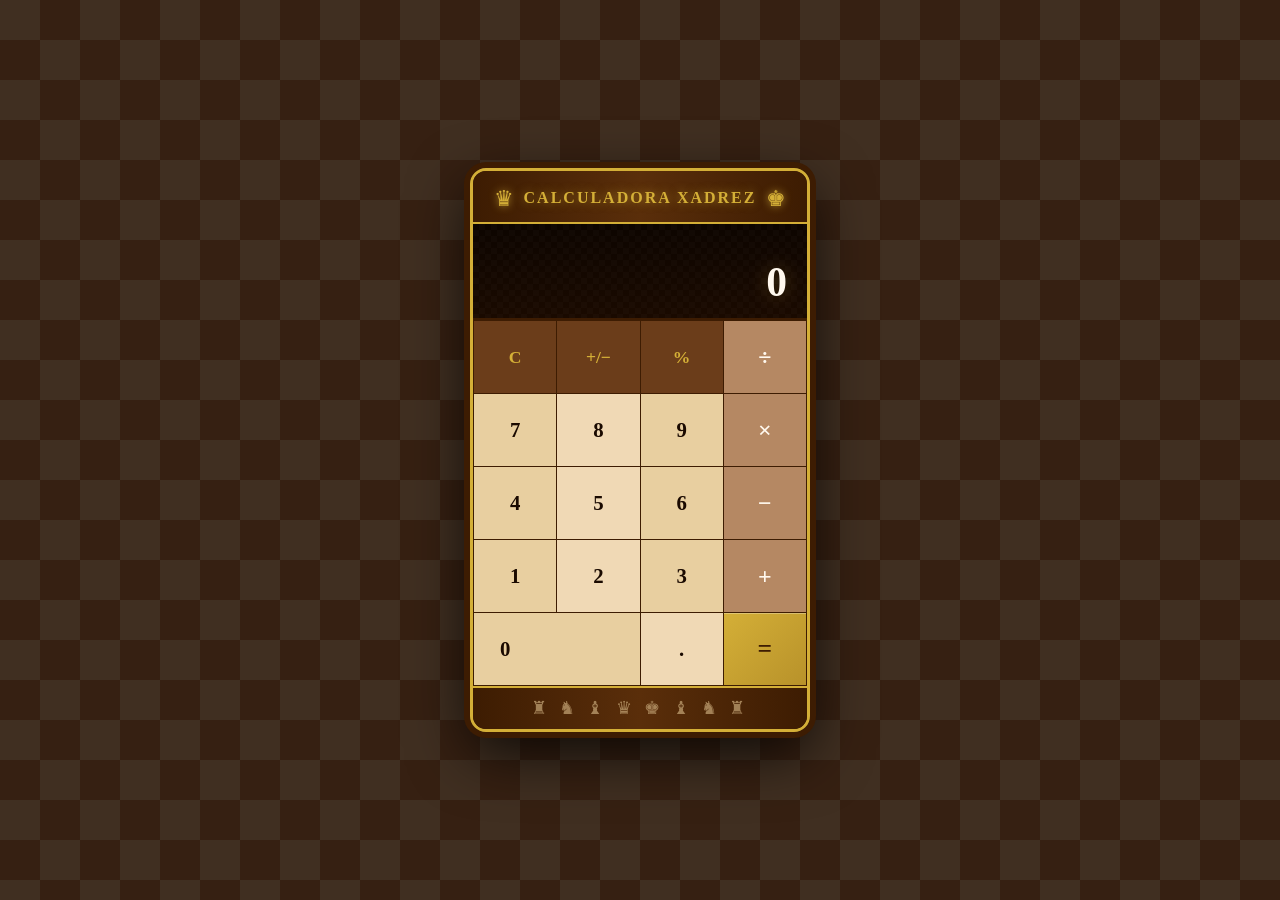
==== index.html @ d505418f "Add chess-themed calculator HTML/CSS/JS calculator with full chess aesthetic: wooden board backgroun" ====
<!DOCTYPE html>
<html lang="pt-BR">
<head>
  <meta charset="UTF-8" />
  <meta name="viewport" content="width=device-width, initial-scale=1.0" />
  <title>Calculadora Xadrez</title>
  <link rel="stylesheet" href="style.css" />
</head>
<body>
  <div class="board-bg"></div>

  <div class="calculator">
    <div class="calc-header">
      <span class="piece">♛</span>
      <h1>Calculadora Xadrez</h1>
      <span class="piece">♚</span>
    </div>

    <div class="display">
      <div class="expression" id="expression"></div>
      <div class="result" id="result">0</div>
    </div>

    <div class="buttons">
      <!-- Row 1 -->
      <button class="btn btn-special" data-action="clear">C</button>
      <button class="btn btn-special" data-action="toggle-sign">+/−</button>
      <button class="btn btn-special" data-action="percent">%</button>
      <button class="btn btn-operator" data-value="÷">÷</button>

      <!-- Row 2 -->
      <button class="btn btn-number" data-value="7">7</button>
      <button class="btn btn-number" data-value="8">8</button>
      <button class="btn btn-number" data-value="9">9</button>
      <button class="btn btn-operator" data-value="×">×</button>

      <!-- Row 3 -->
      <button class="btn btn-number" data-value="4">4</button>
      <button class="btn btn-number" data-value="5">5</button>
      <button class="btn btn-number" data-value="6">6</button>
      <button class="btn btn-operator" data-value="−">−</button>

      <!-- Row 4 -->
      <button class="btn btn-number" data-value="1">1</button>
      <button class="btn btn-number" data-value="2">2</button>
      <button class="btn btn-number" data-value="3">3</button>
      <button class="btn btn-operator" data-value="+">+</button>

      <!-- Row 5 -->
      <button class="btn btn-number btn-zero" data-value="0">0</button>
      <button class="btn btn-number" data-value=".">.</button>
      <button class="btn btn-equals" data-action="equals">=</button>
    </div>

    <div class="calc-footer">
      <span class="piece-row">♜ ♞ ♝ ♛ ♚ ♝ ♞ ♜</span>
    </div>
  </div>

  <script src="script.js"></script>
</body>
</html>
---- style.css ----
/* ── Reset & Base ── */
*, *::before, *::after {
  box-sizing: border-box;
  margin: 0;
  padding: 0;
}

:root {
  --white-sq: #f0d9b5;
  --black-sq: #b58863;
  --dark-wood: #3d1c02;
  --light-wood: #c8a97a;
  --accent: #d4af37;
  --text-dark: #1a0a00;
  --text-light: #fff8ee;
  --shadow: rgba(0, 0, 0, 0.5);
}

body {
  min-height: 100vh;
  display: flex;
  align-items: center;
  justify-content: center;
  font-family: 'Georgia', serif;
  overflow: hidden;
  background: #1a0a00;
}

/* ── Animated chessboard background ── */
.board-bg {
  position: fixed;
  inset: 0;
  z-index: 0;
  background-image:
    repeating-conic-gradient(var(--black-sq) 0% 25%, var(--white-sq) 0% 50%);
  background-size: 80px 80px;
  opacity: 0.18;
  animation: boardPulse 6s ease-in-out infinite;
}

@keyframes boardPulse {
  0%, 100% { opacity: 0.18; }
  50%       { opacity: 0.25; }
}

/* ── Calculator shell ── */
.calculator {
  position: relative;
  z-index: 1;
  width: 340px;
  border-radius: 16px;
  overflow: hidden;
  background: linear-gradient(160deg, #2e1503 0%, #4a2206 60%, #2e1503 100%);
  border: 3px solid var(--accent);
  box-shadow:
    0 0 0 6px var(--dark-wood),
    0 20px 60px rgba(0,0,0,0.8),
    inset 0 1px 0 rgba(255,255,255,0.1);
}

/* ── Header ── */
.calc-header {
  display: flex;
  align-items: center;
  justify-content: center;
  gap: 10px;
  padding: 14px 20px 10px;
  background: linear-gradient(90deg, var(--dark-wood), #5a2e0a, var(--dark-wood));
  border-bottom: 2px solid var(--accent);
}

.calc-header h1 {
  font-size: 1rem;
  font-weight: 700;
  letter-spacing: 2px;
  text-transform: uppercase;
  color: var(--accent);
  text-shadow: 0 0 10px rgba(212,175,55,0.6);
}

.calc-header .piece {
  font-size: 1.4rem;
  color: var(--accent);
  text-shadow: 0 0 8px rgba(212,175,55,0.8);
}

/* ── Display ── */
.display {
  padding: 16px 20px 12px;
  background: linear-gradient(180deg, #0d0500 0%, #1a0a00 100%);
  border-bottom: 2px solid var(--dark-wood);
  min-height: 90px;
  display: flex;
  flex-direction: column;
  align-items: flex-end;
  justify-content: flex-end;
  gap: 4px;
  position: relative;
}

.display::before {
  content: '';
  position: absolute;
  inset: 0;
  background: repeating-conic-gradient(rgba(255,255,255,0.015) 0% 25%, transparent 0% 50%);
  background-size: 12px 12px;
  pointer-events: none;
}

.expression {
  font-size: 0.85rem;
  color: var(--light-wood);
  opacity: 0.6;
  min-height: 1.2em;
  word-break: break-all;
  text-align: right;
}

.result {
  font-size: 2.6rem;
  font-weight: 700;
  color: var(--text-light);
  word-break: break-all;
  text-align: right;
  text-shadow: 0 0 20px rgba(212,175,55,0.3);
  transition: transform 0.1s ease;
  line-height: 1.1;
}

.result.pop {
  transform: scale(1.06);
}

/* ── Button grid ── */
.buttons {
  display: grid;
  grid-template-columns: repeat(4, 1fr);
  gap: 1px;
  background: var(--dark-wood);
  padding: 1px;
}

.btn {
  position: relative;
  border: none;
  cursor: pointer;
  font-family: 'Georgia', serif;
  font-size: 1.3rem;
  font-weight: 600;
  padding: 0;
  height: 72px;
  display: flex;
  align-items: center;
  justify-content: center;
  transition: filter 0.1s, transform 0.1s;
  outline: none;
  overflow: hidden;
  user-select: none;
  -webkit-tap-highlight-color: transparent;
}

/* Chess-square alternating pattern on buttons */
.btn::before {
  content: '';
  position: absolute;
  inset: 0;
  opacity: 0;
  transition: opacity 0.15s;
  background: rgba(255,255,255,0.12);
}

.btn:hover::before  { opacity: 1; }
.btn:active::before { opacity: 0; }

.btn:active {
  transform: scale(0.93);
  filter: brightness(0.85);
}

/* Number buttons — white squares */
.btn-number {
  background: var(--white-sq);
  color: var(--text-dark);
}

.btn-number:nth-child(odd) {
  background: #e8cfa0;
}

/* Operator buttons — dark squares with gold */
.btn-operator {
  background: var(--black-sq);
  color: var(--text-light);
  font-size: 1.5rem;
}

/* Special (C, +/-, %) */
.btn-special {
  background: #6b3d1a;
  color: var(--accent);
  font-size: 1.1rem;
}

/* Equals — gold accent */
.btn-equals {
  background: linear-gradient(135deg, var(--accent) 0%, #b8922a 100%);
  color: var(--dark-wood);
  font-size: 1.6rem;
  font-weight: 900;
  box-shadow: inset 0 1px 0 rgba(255,255,255,0.3);
}

.btn-equals:hover::before {
  background: rgba(255,255,255,0.2);
  opacity: 1;
}

/* Zero button spans 2 columns */
.btn-zero {
  grid-column: span 2;
  justify-content: flex-start;
  padding-left: 26px;
  font-size: 1.3rem;
}

/* ── Footer ── */
.calc-footer {
  padding: 10px;
  text-align: center;
  background: linear-gradient(90deg, var(--dark-wood), #5a2e0a, var(--dark-wood));
  border-top: 2px solid var(--accent);
}

.piece-row {
  font-size: 1.1rem;
  letter-spacing: 4px;
  color: var(--light-wood);
  opacity: 0.7;
}

/* ── Error state ── */
.result.error {
  font-size: 1.4rem;
  color: #ff6b6b;
}

/* ── Responsive ── */
@media (max-width: 380px) {
  .calculator { width: 300px; }
  .btn        { height: 62px; font-size: 1.1rem; }
  .result     { font-size: 2rem; }
}
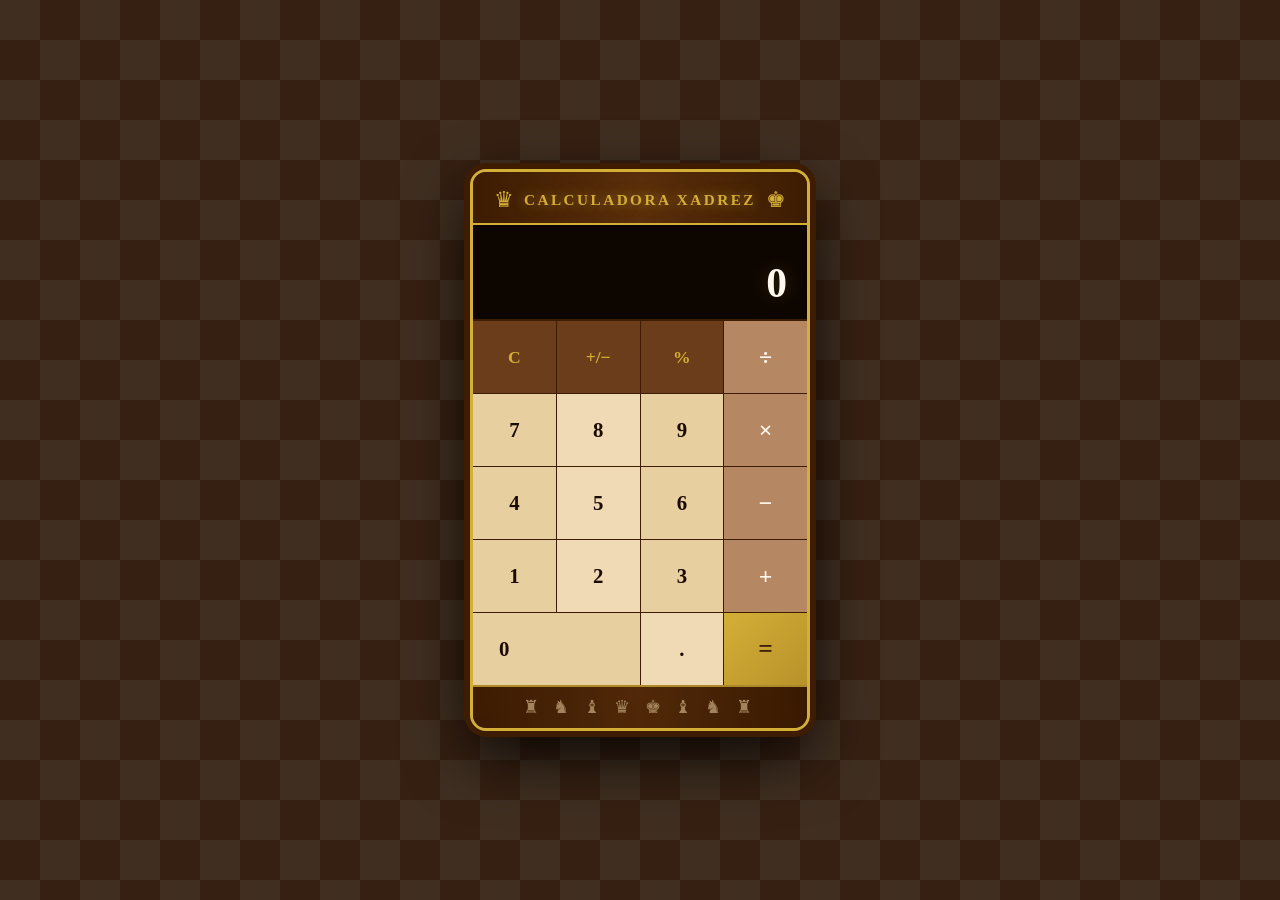
==== commit 5d749b67: "Refactor calculator into single self-contained HTML file Merged CSS and JS into index.html for easie" ====
--- a/index.html
+++ b/index.html
@@ -4,59 +4,293 @@
   <meta charset="UTF-8" />
   <meta name="viewport" content="width=device-width, initial-scale=1.0" />
   <title>Calculadora Xadrez</title>
-  <link rel="stylesheet" href="style.css" />
+  <style>
+    *, *::before, *::after { box-sizing: border-box; margin: 0; padding: 0; }
+
+    :root {
+      --white-sq: #f0d9b5;
+      --black-sq: #b58863;
+      --dark-wood: #3d1c02;
+      --accent:    #d4af37;
+      --text-dark: #1a0a00;
+      --text-light: #fff8ee;
+      --light-wood: #c8a97a;
+    }
+
+    body {
+      min-height: 100vh;
+      display: flex;
+      align-items: center;
+      justify-content: center;
+      background: #1a0a00;
+      font-family: Georgia, serif;
+      overflow: hidden;
+    }
+
+    /* Tabuleiro animado no fundo */
+    .board-bg {
+      position: fixed;
+      inset: 0;
+      background-image: repeating-conic-gradient(
+        var(--black-sq) 0% 25%, var(--white-sq) 0% 50%
+      );
+      background-size: 80px 80px;
+      opacity: 0.18;
+      animation: pulse 6s ease-in-out infinite;
+    }
+    @keyframes pulse { 0%,100%{opacity:.18} 50%{opacity:.28} }
+
+    /* Calculadora */
+    .calc {
+      position: relative;
+      z-index: 1;
+      width: 340px;
+      border-radius: 16px;
+      overflow: hidden;
+      background: linear-gradient(160deg, #2e1503, #4a2206 60%, #2e1503);
+      border: 3px solid var(--accent);
+      box-shadow: 0 0 0 6px var(--dark-wood), 0 24px 64px rgba(0,0,0,.85);
+    }
+
+    /* Header */
+    .header {
+      display: flex;
+      align-items: center;
+      justify-content: center;
+      gap: 10px;
+      padding: 14px 20px 10px;
+      background: linear-gradient(90deg, var(--dark-wood), #5a2e0a, var(--dark-wood));
+      border-bottom: 2px solid var(--accent);
+    }
+    .header h1 {
+      font-size: .95rem;
+      letter-spacing: 2.5px;
+      text-transform: uppercase;
+      color: var(--accent);
+      text-shadow: 0 0 12px rgba(212,175,55,.6);
+    }
+    .header .piece { font-size: 1.4rem; color: var(--accent); }
+
+    /* Display */
+    .display {
+      min-height: 96px;
+      padding: 16px 20px 12px;
+      background: #0d0500;
+      border-bottom: 2px solid var(--dark-wood);
+      display: flex;
+      flex-direction: column;
+      align-items: flex-end;
+      justify-content: flex-end;
+      gap: 4px;
+    }
+    .expr {
+      font-size: .82rem;
+      color: var(--light-wood);
+      opacity: .55;
+      min-height: 1.1em;
+      word-break: break-all;
+    }
+    .result {
+      font-size: 2.6rem;
+      font-weight: 700;
+      color: var(--text-light);
+      word-break: break-all;
+      text-shadow: 0 0 20px rgba(212,175,55,.25);
+      transition: transform .1s;
+      line-height: 1.1;
+    }
+    .result.pop  { transform: scale(1.07); }
+    .result.err  { font-size: 1.4rem; color: #ff6b6b; }
+
+    /* Botões */
+    .buttons {
+      display: grid;
+      grid-template-columns: repeat(4, 1fr);
+      gap: 1px;
+      background: var(--dark-wood);
+    }
+
+    .btn {
+      border: none;
+      cursor: pointer;
+      font-family: Georgia, serif;
+      font-size: 1.3rem;
+      font-weight: 600;
+      height: 72px;
+      display: flex;
+      align-items: center;
+      justify-content: center;
+      transition: filter .1s, transform .1s;
+      outline: none;
+      user-select: none;
+      position: relative;
+      overflow: hidden;
+    }
+    .btn::after {
+      content: '';
+      position: absolute;
+      inset: 0;
+      background: rgba(255,255,255,.13);
+      opacity: 0;
+      transition: opacity .15s;
+    }
+    .btn:hover::after  { opacity: 1; }
+    .btn:active { transform: scale(.92); filter: brightness(.82); }
+
+    .btn-num  { background: var(--white-sq);  color: var(--text-dark); }
+    .btn-num:nth-child(odd) { background: #e8cfa0; }
+    .btn-op   { background: var(--black-sq);  color: var(--text-light); font-size: 1.5rem; }
+    .btn-spec { background: #6b3d1a;           color: var(--accent);    font-size: 1.1rem; }
+    .btn-eq   {
+      background: linear-gradient(135deg, var(--accent), #b8922a);
+      color: var(--dark-wood);
+      font-size: 1.6rem;
+      font-weight: 900;
+    }
+    .btn-zero { grid-column: span 2; justify-content: flex-start; padding-left: 26px; }
+
+    /* Footer */
+    .footer {
+      padding: 10px;
+      text-align: center;
+      background: linear-gradient(90deg, var(--dark-wood), #5a2e0a, var(--dark-wood));
+      border-top: 2px solid var(--accent);
+      letter-spacing: 5px;
+      font-size: 1.1rem;
+      color: var(--light-wood);
+      opacity: .75;
+    }
+  </style>
 </head>
 <body>
-  <div class="board-bg"></div>
-
-  <div class="calculator">
-    <div class="calc-header">
-      <span class="piece">♛</span>
-      <h1>Calculadora Xadrez</h1>
-      <span class="piece">♚</span>
-    </div>
-
-    <div class="display">
-      <div class="expression" id="expression"></div>
-      <div class="result" id="result">0</div>
-    </div>
-
-    <div class="buttons">
-      <!-- Row 1 -->
-      <button class="btn btn-special" data-action="clear">C</button>
-      <button class="btn btn-special" data-action="toggle-sign">+/−</button>
-      <button class="btn btn-special" data-action="percent">%</button>
-      <button class="btn btn-operator" data-value="÷">÷</button>
-
-      <!-- Row 2 -->
-      <button class="btn btn-number" data-value="7">7</button>
-      <button class="btn btn-number" data-value="8">8</button>
-      <button class="btn btn-number" data-value="9">9</button>
-      <button class="btn btn-operator" data-value="×">×</button>
-
-      <!-- Row 3 -->
-      <button class="btn btn-number" data-value="4">4</button>
-      <button class="btn btn-number" data-value="5">5</button>
-      <button class="btn btn-number" data-value="6">6</button>
-      <button class="btn btn-operator" data-value="−">−</button>
-
-      <!-- Row 4 -->
-      <button class="btn btn-number" data-value="1">1</button>
-      <button class="btn btn-number" data-value="2">2</button>
-      <button class="btn btn-number" data-value="3">3</button>
-      <button class="btn btn-operator" data-value="+">+</button>
-
-      <!-- Row 5 -->
-      <button class="btn btn-number btn-zero" data-value="0">0</button>
-      <button class="btn btn-number" data-value=".">.</button>
-      <button class="btn btn-equals" data-action="equals">=</button>
-    </div>
-
-    <div class="calc-footer">
-      <span class="piece-row">♜ ♞ ♝ ♛ ♚ ♝ ♞ ♜</span>
-    </div>
+
+<div class="board-bg"></div>
+
+<div class="calc">
+  <div class="header">
+    <span class="piece">♛</span>
+    <h1>Calculadora Xadrez</h1>
+    <span class="piece">♚</span>
   </div>
 
-  <script src="script.js"></script>
+  <div class="display">
+    <div class="expr"  id="expr"></div>
+    <div class="result" id="result">0</div>
+  </div>
+
+  <div class="buttons">
+    <button class="btn btn-spec" id="btnC">C</button>
+    <button class="btn btn-spec" id="btnSign">+/−</button>
+    <button class="btn btn-spec" id="btnPct">%</button>
+    <button class="btn btn-op"   data-op="÷">÷</button>
+
+    <button class="btn btn-num" data-n="7">7</button>
+    <button class="btn btn-num" data-n="8">8</button>
+    <button class="btn btn-num" data-n="9">9</button>
+    <button class="btn btn-op"  data-op="×">×</button>
+
+    <button class="btn btn-num" data-n="4">4</button>
+    <button class="btn btn-num" data-n="5">5</button>
+    <button class="btn btn-num" data-n="6">6</button>
+    <button class="btn btn-op"  data-op="−">−</button>
+
+    <button class="btn btn-num" data-n="1">1</button>
+    <button class="btn btn-num" data-n="2">2</button>
+    <button class="btn btn-num" data-n="3">3</button>
+    <button class="btn btn-op"  data-op="+">+</button>
+
+    <button class="btn btn-num btn-zero" data-n="0">0</button>
+    <button class="btn btn-num" data-n=".">.</button>
+    <button class="btn btn-eq"  id="btnEq">=</button>
+  </div>
+
+  <div class="footer">♜ ♞ ♝ ♛ ♚ ♝ ♞ ♜</div>
+</div>
+
+<script>
+  const elResult = document.getElementById('result');
+  const elExpr   = document.getElementById('expr');
+
+  let cur = '0', prev = '', op = null, justEval = false, justOp = false, lastExpr = '';
+
+  function show(animate) {
+    elResult.textContent = cur;
+    elResult.classList.remove('err');
+    if (animate) {
+      elResult.classList.remove('pop');
+      void elResult.offsetWidth;
+      elResult.classList.add('pop');
+      setTimeout(() => elResult.classList.remove('pop'), 150);
+    }
+  }
+
+  function updateExpr() {
+    if (justEval)       elExpr.textContent = lastExpr + ' =';
+    else if (op && !justOp) elExpr.textContent = prev + ' ' + op;
+    else                elExpr.textContent = '';
+  }
+
+  function digit(d) {
+    if (justEval) { cur = d; prev = ''; op = null; justEval = false; }
+    else if (justOp) { cur = d; justOp = false; }
+    else cur = cur === '0' ? d : cur + d;
+    show(); updateExpr();
+  }
+
+  function dot() {
+    if (justEval || justOp) { cur = '0.'; justEval = justOp = false; show(); return; }
+    if (!cur.includes('.')) { cur += '.'; show(); }
+  }
+
+  function setOp(o) {
+    if (op && !justOp) calc(false);
+    prev = cur; op = o; justOp = true; justEval = false;
+    updateExpr();
+  }
+
+  function calc(animate = true) {
+    if (!op || justOp) return;
+    const a = parseFloat(prev), b = parseFloat(cur);
+    let r;
+    if (op === '÷' && b === 0) { elResult.textContent = 'Erro ÷ 0'; elResult.classList.add('err'); elExpr.textContent = ''; reset(); return; }
+    switch (op) {
+      case '+': r = a + b; break;
+      case '−': r = a - b; break;
+      case '×': r = a * b; break;
+      case '÷': r = a / b; break;
+    }
+    r = parseFloat(r.toPrecision(12));
+    lastExpr = prev + ' ' + op + ' ' + cur;
+    cur = String(r); prev = ''; op = null; justEval = true; justOp = false;
+    updateExpr(); show(animate);
+  }
+
+  function reset() { cur = '0'; prev = ''; op = null; justEval = justOp = false; lastExpr = ''; }
+
+  document.getElementById('btnC').onclick    = () => { reset(); elExpr.textContent = ''; show(); };
+  document.getElementById('btnSign').onclick = () => { if(cur!=='0'){ cur = cur.startsWith('-') ? cur.slice(1) : '-'+cur; show(); } };
+  document.getElementById('btnPct').onclick  = () => { cur = String(parseFloat(cur)/100); justEval=false; show(); updateExpr(); };
+  document.getElementById('btnEq').onclick   = () => calc();
+
+  document.querySelectorAll('[data-n]').forEach(b => b.onclick = () => b.dataset.n === '.' ? dot() : digit(b.dataset.n));
+  document.querySelectorAll('[data-op]').forEach(b => b.onclick = () => setOp(b.dataset.op));
+
+  document.addEventListener('keydown', e => {
+    if (e.key >= '0' && e.key <= '9') return digit(e.key);
+    if (e.key === '.')       return dot();
+    if (e.key === '+')       return setOp('+');
+    if (e.key === '-')       return setOp('−');
+    if (e.key === '*')       return setOp('×');
+    if (e.key === '/') { e.preventDefault(); return setOp('÷'); }
+    if (e.key === 'Enter' || e.key === '=') return calc();
+    if (e.key === 'Escape')  { reset(); elExpr.textContent=''; show(); }
+    if (e.key === '%')       { cur=String(parseFloat(cur)/100); show(); updateExpr(); }
+    if (e.key === 'Backspace') {
+      if (justEval) return;
+      cur = (cur.length <= 1 || (cur.length===2 && cur[0]==='-')) ? '0' : cur.slice(0,-1);
+      show(); updateExpr();
+    }
+  });
+</script>
 </body>
 </html>
